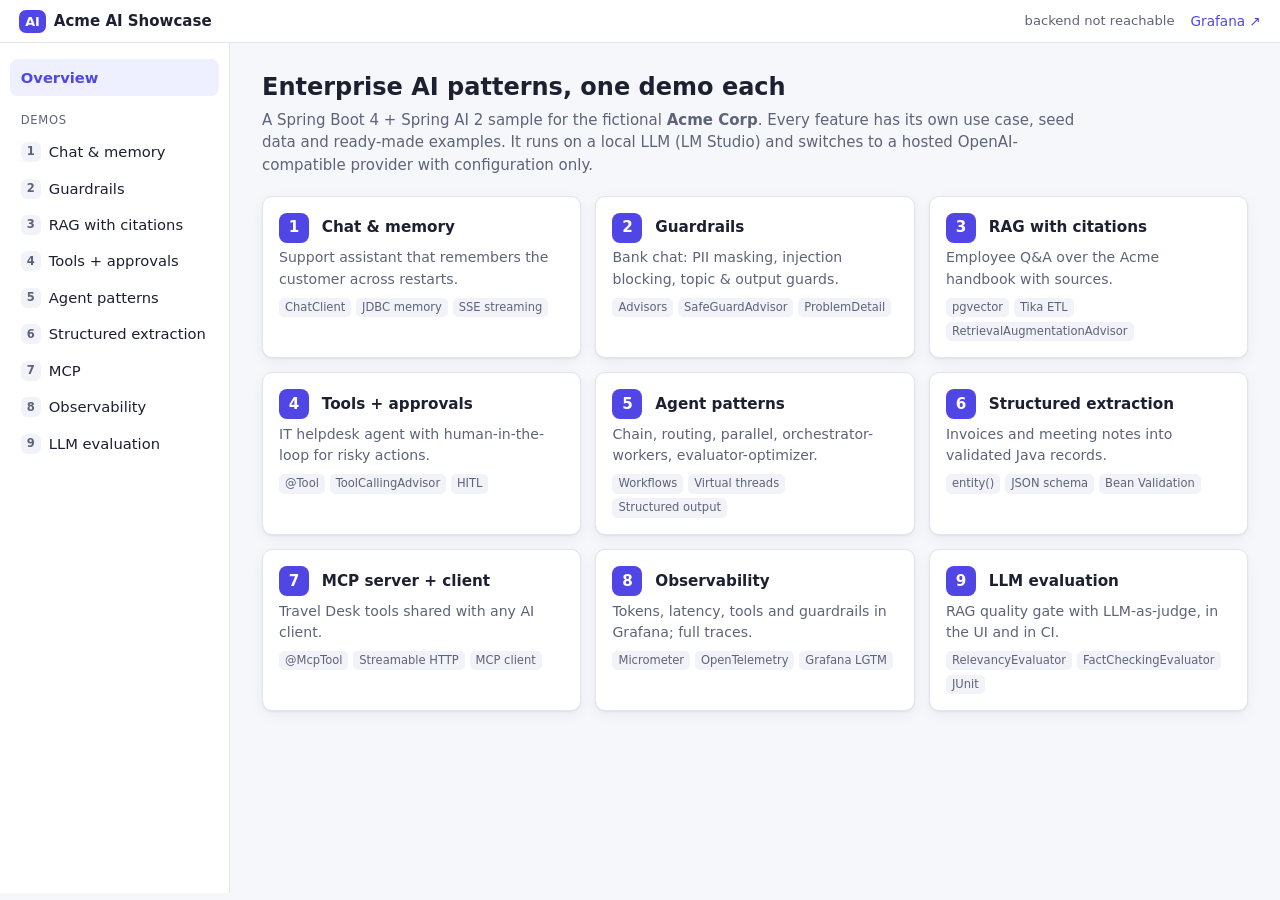
==== ai-app/src/main/resources/static/index.html @ 11f4c506 "Add Acme AI Showcase: enterprise AI demos with Spring Boot 4 + Spring AI 2 Nine independently demoab" ====
<!doctype html>
<html lang="en">
<head>
  <meta charset="utf-8">
  <meta name="viewport" content="width=device-width, initial-scale=1">
  <title>Acme AI Showcase</title>
  <link rel="stylesheet" href="styles.css">
  <link rel="icon" href="data:image/svg+xml,<svg xmlns='http://www.w3.org/2000/svg' viewBox='0 0 32 32'><rect width='32' height='32' rx='8' fill='%234f46e5'/><text x='16' y='22' font-size='16' text-anchor='middle' fill='white' font-family='sans-serif' font-weight='700'>AI</text></svg>">
</head>
<body>
<header class="topbar">
  <a class="brand" href="#home"><span class="logo">AI</span> Acme AI Showcase</a>
  <div class="status" id="status">connecting…</div>
  <a class="toplink" id="grafanaLink" href="http://localhost:3000/d/acme-ai-overview" target="_blank" rel="noopener">Grafana ↗</a>
</header>

<div class="layout">
  <nav class="sidebar" id="nav">
    <a href="#home" data-nav="home">Overview</a>
    <div class="navgroup">Demos</div>
    <a href="#chat" data-nav="chat"><b>1</b> Chat &amp; memory</a>
    <a href="#guardrails" data-nav="guardrails"><b>2</b> Guardrails</a>
    <a href="#rag" data-nav="rag"><b>3</b> RAG with citations</a>
    <a href="#helpdesk" data-nav="helpdesk"><b>4</b> Tools + approvals <span class="badge" id="approvalBadge" hidden>0</span></a>
    <a href="#agents" data-nav="agents"><b>5</b> Agent patterns</a>
    <a href="#extraction" data-nav="extraction"><b>6</b> Structured extraction</a>
    <a href="#mcp" data-nav="mcp"><b>7</b> MCP</a>
    <a href="#observability" data-nav="observability"><b>8</b> Observability</a>
    <a href="#evaluation" data-nav="evaluation"><b>9</b> LLM evaluation</a>
  </nav>

  <main id="main">

    <!-- ================================================================ HOME -->
    <section id="home" class="page">
      <h1>Enterprise AI patterns, one demo each</h1>
      <p class="lead">A Spring Boot 4 + Spring AI 2 sample for the fictional <b>Acme Corp</b>. Every feature has its own
        use case, seed data and ready-made examples. It runs on a local LLM (LM Studio) and switches to a hosted
        OpenAI-compatible provider with configuration only.</p>
      <div class="grid" id="featureGrid"></div>
    </section>

    <!-- ================================================================ 1 CHAT -->
    <section id="chat" class="page" hidden>
      <div class="pagehead">
        <h1><span class="num">1</span> Chat with persistent memory &amp; streaming</h1>
        <p class="usecase">Use case: <b>Acme Connect customer support assistant</b> that remembers the customer — even after the app restarts.</p>
      </div>
      <details class="how"><summary>How it works</summary>
        <ul>
          <li><code>MessageChatMemoryAdvisor</code> loads the last 20 messages of the conversation and stores each new turn.</li>
          <li><code>JdbcChatMemoryRepository</code> persists them in Postgres (<code>spring_ai_chat_memory</code>), keyed by conversation id.</li>
          <li><code>ChatClient.stream()</code> returns a <code>Flux&lt;String&gt;</code>, sent to the browser as Server-Sent Events.</li>
          <li>Demo: send messages 1–2, restart ai-app, then ask message 2 again with the same conversation id.</li>
        </ul>
      </details>
      <div class="row">
        <label>Conversation id <input id="chatConv" value="priya-demo" maxlength="36"></label>
        <button class="ghost" id="chatNew">New conversation</button>
        <button class="ghost" id="chatMemory">View stored memory</button>
        <button class="ghost danger" id="chatForget">Forget</button>
      </div>
      <div class="examples" id="chatExamples"></div>
      <div class="chatlog" id="chatLog"></div>
      <form class="composer" id="chatForm">
        <input id="chatInput" placeholder="Type a message…" autocomplete="off">
        <button type="submit">Send</button>
      </form>
      <div id="chatMemoryOut"></div>
    </section>

    <!-- ================================================================ 2 GUARDRAILS -->
    <section id="guardrails" class="page" hidden>
      <div class="pagehead">
        <h1><span class="num">2</span> Guardrails</h1>
        <p class="usecase">Use case: <b>Acme Bank public chat</b> — protect customers' data and keep the assistant on its job.</p>
      </div>
      <details class="how"><summary>How it works</summary>
        <ul>
          <li>Guardrails are ChatClient <b>advisors</b> that run before the memory advisor, so nothing unsafe is sent to the model or stored.</li>
          <li><code>PiiRedactionAdvisor</code> masks emails, card numbers (Luhn-checked), IBANs, phone and SSN-style numbers.</li>
          <li><code>PromptInjectionAdvisor</code> blocks jailbreak patterns (HTTP 400, RFC 9457 problem detail); optional LLM classifier.</li>
          <li>Spring AI's <code>SafeGuardAdvisor</code> enforces a denylist; <code>TopicGuardAdvisor</code> refuses off-topic requests without calling the model.</li>
          <li><code>OutputGuardAdvisor</code> withholds answers that leak the system prompt and masks PII in the answer.</li>
        </ul>
      </details>
      <div class="examples" id="guardExamples"></div>
      <form class="composer" id="guardForm">
        <input id="guardInput" placeholder="Message to Acme Bank's assistant…" autocomplete="off">
        <button type="submit">Send</button>
      </form>
      <div id="guardOut"></div>
    </section>

    <!-- ================================================================ 3 RAG -->
    <section id="rag" class="page" hidden>
      <div class="pagehead">
        <h1><span class="num">3</span> RAG with citations</h1>
        <p class="usecase">Use case: <b>HR &amp; IT policy Q&amp;A</b> for Acme employees, answered only from the handbook — with sources.</p>
      </div>
      <details class="how"><summary>How it works</summary>
        <ul>
          <li>Ingestion (ETL): <code>TikaDocumentReader</code> (PDF, DOCX, MD…) → <code>TokenTextSplitter</code> → metadata (source, category, sha256) → <code>PgVectorStore</code>.</li>
          <li>Answering: <code>RetrievalAugmentationAdvisor</code> with <code>VectorStoreDocumentRetriever</code> (top-k, similarity threshold, metadata filter).</li>
          <li><code>ContextualQueryAugmenter</code> numbers the sources for citations and answers "not found" when nothing relevant is retrieved.</li>
        </ul>
      </details>
      <div class="examples" id="ragExamples"></div>
      <form class="composer" id="ragForm">
        <input id="ragInput" placeholder="Ask about leave, travel, remote work, IT security, benefits…" autocomplete="off">
        <select id="ragCategory"><option value="">All categories</option><option>HR</option><option>IT</option><option>FINANCE</option></select>
        <button type="submit">Ask</button>
      </form>
      <div id="ragOut"></div>
      <h2>Knowledge base</h2>
      <form class="row" id="uploadForm">
        <input type="file" id="uploadFile" accept=".pdf,.md,.txt,.docx,.html">
        <select id="uploadCategory"><option>HR</option><option>IT</option><option>FINANCE</option></select>
        <button type="submit">Upload &amp; ingest</button>
        <button type="button" class="ghost" id="reloadSamples">Reload sample handbook</button>
      </form>
      <div id="docsOut"></div>
    </section>

    <!-- ================================================================ 4 HELPDESK -->
    <section id="helpdesk" class="page" hidden>
      <div class="pagehead">
        <h1><span class="num">4</span> Tool calling with human-in-the-loop</h1>
        <p class="usecase">Use case: <b>IT helpdesk agent</b> that looks up employees and laptops, opens tickets — and asks a human before risky actions.</p>
      </div>
      <details class="how"><summary>How it works</summary>
        <ul>
          <li>Business methods are exposed with <code>@Tool</code>; the model decides which to call and with which arguments.</li>
          <li>Spring AI 2 runs the tool loop in <code>ToolCallingAdvisor</code>. A custom <code>ToolCallingManager</code> lets safe tools run and pauses on methods marked <code>@RequiresApproval</code>.</li>
          <li>The paused conversation is parked; Approve executes the call and resumes the agent, Reject tells the agent it was not done.</li>
          <li>Seed data (Flyway): 8 employees, 10 assets, 6 tickets. Every action is written to an audit log.</li>
        </ul>
      </details>
      <div class="examples" id="helpExamples"></div>
      <form class="composer" id="helpForm">
        <input id="helpInput" placeholder="Message to the IT helpdesk…" autocomplete="off">
        <button type="submit">Send</button>
      </form>
      <div id="helpOut"></div>
      <div class="cols">
        <div><h2>Pending approvals</h2><div id="approvalsOut"></div></div>
        <div><h2>Audit log</h2><div id="auditOut"></div></div>
      </div>
      <h2>Tickets</h2>
      <div id="ticketsOut"></div>
    </section>

    <!-- ================================================================ 5 AGENTS -->
    <section id="agents" class="page" hidden>
      <div class="pagehead">
        <h1><span class="num">5</span> Agentic workflow patterns</h1>
        <p class="usecase">The five patterns from <i>Building effective agents</i>, each on an Acme use case, built with plain <code>ChatClient</code> calls.</p>
      </div>
      <div class="tabs" id="agentTabs">
        <button data-pattern="chain" class="active">Chain</button>
        <button data-pattern="routing">Routing</button>
        <button data-pattern="parallel">Parallelization</button>
        <button data-pattern="orchestrator">Orchestrator-workers</button>
        <button data-pattern="evaluator">Evaluator-optimizer</button>
      </div>
      <p class="patterndesc" id="agentDesc"></p>
      <div class="examples" id="agentExamples"></div>
      <textarea id="agentInput" rows="5"></textarea>
      <div class="row"><button id="agentRun">Run workflow</button><span class="hint" id="agentHint"></span></div>
      <div id="agentOut"></div>
    </section>

    <!-- ================================================================ 6 EXTRACTION -->
    <section id="extraction" class="page" hidden>
      <div class="pagehead">
        <h1><span class="num">6</span> Structured extraction</h1>
        <p class="usecase">Use cases: <b>accounts-payable invoice processing</b> and <b>meeting notes → action items</b>.</p>
      </div>
      <details class="how"><summary>How it works</summary>
        <ul>
          <li><code>ChatClient…entity(Invoice.class)</code> with <code>useProviderStructuredOutput()</code>: the JSON schema of the Java record is sent as <code>response_format</code> — the model can only produce matching JSON.</li>
          <li>Jakarta Bean Validation enforces business rules the schema can't express (custom <code>@TotalsMatch</code>: line items = subtotal, subtotal + tax = total).</li>
          <li>Violations are fed back for another attempt; if the document itself is wrong, the result is flagged <b>needsReview</b> for a human.</li>
        </ul>
      </details>
      <div class="row">
        <label>Document type <select id="extractType"><option value="invoice">Invoice</option><option value="meeting-notes">Meeting notes</option></select></label>
      </div>
      <div class="examples" id="extractExamples"></div>
      <textarea id="extractInput" rows="12" placeholder="Paste an invoice email or a meeting transcript…"></textarea>
      <div class="row"><button id="extractRun">Extract</button></div>
      <div id="extractOut"></div>
    </section>

    <!-- ================================================================ 7 MCP -->
    <section id="mcp" class="page" hidden>
      <div class="pagehead">
        <h1><span class="num">7</span> Model Context Protocol</h1>
        <p class="usecase">Use case: <b>Acme Travel Desk</b> — an internal MCP server (separate process) whose tools any AI client can use.</p>
      </div>
      <details class="how"><summary>How it works</summary>
        <ul>
          <li><b>Server</b> (<code>mcp-server</code>, port 8081): <code>@McpTool</code>, <code>@McpResource</code>, <code>@McpPrompt</code> beans, Streamable HTTP transport at <code>/mcp</code>.</li>
          <li><b>Client</b> (this app): <code>spring-ai-starter-mcp-client</code> discovers the tools at runtime; <code>SyncMcpToolCallbackProvider</code> hands them to <code>ChatClient</code> like local tools.</li>
          <li>The same server works from Claude Desktop / Claude Code — see the snippet below.</li>
        </ul>
      </details>
      <div class="cols">
        <div>
          <h2>Ask the travel assistant</h2>
          <div class="examples" id="mcpExamples"></div>
          <form class="composer" id="mcpForm">
            <input id="mcpInput" placeholder="Ask about exchange rates, local time, public holidays…" autocomplete="off">
            <button type="submit">Ask</button>
          </form>
          <h2>Use the server's prompt template</h2>
          <form class="row" id="tripForm">
            <input id="tripCity" placeholder="City" size="10">
            <input id="tripDate" placeholder="yyyy-MM-dd" size="10">
            <input id="tripBudget" placeholder="Daily budget" size="10">
            <button type="submit">Trip briefing</button>
          </form>
        </div>
        <div>
          <h2>Discovered from the server</h2>
          <div id="mcpCatalog"><button class="ghost" id="mcpLoadCatalog">Load catalog</button></div>
        </div>
      </div>
      <div id="mcpOut"></div>
      <details class="how"><summary>Connect Claude Desktop / Claude Code to the same server</summary>
        <pre class="code">claude mcp add --transport http acme-travel-desk http://localhost:8081/mcp</pre>
        <pre class="code">// claude_desktop_config.json
{
  "mcpServers": {
    "acme-travel-desk": { "command": "npx", "args": ["mcp-remote", "http://localhost:8081/mcp"] }
  }
}</pre>
      </details>
    </section>

    <!-- ================================================================ 8 OBSERVABILITY -->
    <section id="observability" class="page" hidden>
      <div class="pagehead">
        <h1><span class="num">8</span> Observability</h1>
        <p class="usecase">Use case: <b>AI operations</b> — what does each feature cost in tokens, how slow is it, which tools run, what do guardrails block?</p>
      </div>
      <details class="how" open><summary>How it works</summary>
        <ul>
          <li>Spring AI emits Micrometer observations for every ChatClient call, advisor, model call (<code>gen_ai.*</code>), tool call and vector search.</li>
          <li>Spring Boot 4's OpenTelemetry starter exports traces and metrics via OTLP to the <code>grafana/otel-lgtm</code> container (Tempo + Prometheus + Grafana).</li>
          <li><code>FeatureMetricsAdvisor</code> adds the business dimension: tokens and latency per showcase feature.</li>
          <li>Prompt/completion content is <b>not</b> recorded by default (PII); enable via <code>spring.ai.chat.client.observations.log-prompt</code>.</li>
        </ul>
      </details>
      <div class="row">
        <a class="button" href="http://localhost:3000/d/acme-ai-overview" target="_blank" rel="noopener">Open "Acme AI Overview" dashboard ↗</a>
        <a class="button ghost" href="http://localhost:3000/explore" target="_blank" rel="noopener">Explore traces (Tempo) ↗</a>
        <button class="ghost" id="obsRefresh">Refresh live counters</button>
      </div>
      <div id="obsOut"></div>
    </section>

    <!-- ================================================================ 9 EVALUATION -->
    <section id="evaluation" class="page" hidden>
      <div class="pagehead">
        <h1><span class="num">9</span> LLM evaluation (quality gate)</h1>
        <p class="usecase">Use case: <b>RAG quality gate in CI</b> — catch answer-quality regressions before they ship.</p>
      </div>
      <details class="how"><summary>How it works</summary>
        <ul>
          <li>A golden set of questions with known answers runs through the real RAG pipeline.</li>
          <li>Each answer is graded on expected facts (deterministic), relevancy (<code>RelevancyEvaluator</code>) and groundedness (<code>FactCheckingEvaluator</code>) — LLM-as-judge.</li>
          <li>The same service backs the JUnit suite: <code>./mvnw verify -Pllm-eval</code> fails the build below the pass-rate threshold.</li>
          <li>Regression demo: rerun with <i>top-k 1</i> and <i>threshold 0.95</i> — retrieval starves and the gate fails.</li>
        </ul>
      </details>
      <div class="row">
        <button id="evalRun">Run quality gate (default settings)</button>
        <button class="ghost danger" id="evalRegress">Run with bad retrieval settings</button>
        <span class="hint">Takes 1–2 minutes on a local 4B model.</span>
      </div>
      <div id="evalOut"></div>
    </section>

  </main>
</div>
<script src="app.js"></script>
</body>
</html>
---- ai-app/src/main/resources/static/styles.css ----
:root {
  --bg: #f6f7fb;
  --panel: #ffffff;
  --text: #1c2030;
  --muted: #5d6478;
  --border: #e2e5ee;
  --accent: #4f46e5;
  --accent-soft: #eef0ff;
  --ok: #0f8a5f;
  --ok-soft: #e3f6ee;
  --warn: #b45309;
  --warn-soft: #fff4e0;
  --bad: #c0362c;
  --bad-soft: #fdebea;
  --code-bg: #f1f3f8;
  --shadow: 0 1px 2px rgba(20, 24, 40, .06), 0 4px 14px rgba(20, 24, 40, .05);
  --radius: 10px;
  font-family: system-ui, -apple-system, "Segoe UI", Roboto, sans-serif;
  color-scheme: light;
}

@media (prefers-color-scheme: dark) {
  :root {
    --bg: #11131a;
    --panel: #191c26;
    --text: #e6e8ef;
    --muted: #9aa1b5;
    --border: #2a2e3c;
    --accent: #8b85ff;
    --accent-soft: #24234a;
    --ok: #3ccf91;
    --ok-soft: #12302a;
    --warn: #f0a650;
    --warn-soft: #33270f;
    --bad: #ff7a70;
    --bad-soft: #3a1b1a;
    --code-bg: #10121a;
    --shadow: none;
    color-scheme: dark;
  }
}

* { box-sizing: border-box; }
body { margin: 0; background: var(--bg); color: var(--text); font-size: 15px; line-height: 1.5; }
a { color: var(--accent); }
code { background: var(--code-bg); padding: 1px 5px; border-radius: 4px; font-size: .88em; }
h1 { font-size: 1.5rem; margin: 0 0 .25rem; }
h2 { font-size: 1.05rem; margin: 1.6rem 0 .6rem; }
h3 { font-size: .95rem; margin: .8rem 0 .4rem; }

/* ---------- top bar & layout ---------- */
.topbar {
  position: sticky; top: 0; z-index: 10; display: flex; align-items: center; gap: 1rem;
  padding: .6rem 1.2rem; background: var(--panel); border-bottom: 1px solid var(--border);
}
.brand { font-weight: 700; text-decoration: none; color: var(--text); display: flex; align-items: center; gap: .5rem; }
.logo { background: var(--accent); color: #fff; border-radius: 7px; padding: 2px 6px; font-size: .8rem; }
.status { margin-left: auto; font-size: .82rem; color: var(--muted); }
.status b { color: var(--text); }
.toplink { font-size: .85rem; text-decoration: none; }
.layout { display: flex; min-height: calc(100vh - 50px); }
.sidebar {
  width: 230px; flex-shrink: 0; padding: 1rem .6rem; border-right: 1px solid var(--border);
  background: var(--panel); position: sticky; top: 50px; height: calc(100vh - 50px); overflow-y: auto;
}
.sidebar a {
  display: flex; align-items: center; gap: .5rem; padding: .45rem .7rem; border-radius: 8px;
  color: var(--text); text-decoration: none; font-size: .92rem;
}
.sidebar a b { display: inline-grid; place-items: center; width: 20px; height: 20px; border-radius: 6px; font-size: .72rem; background: var(--code-bg); color: var(--muted); }
.sidebar a:hover { background: var(--bg); }
.sidebar a.active { background: var(--accent-soft); color: var(--accent); font-weight: 600; }
.sidebar a.active b { background: var(--accent); color: #fff; }
.navgroup { font-size: .72rem; text-transform: uppercase; letter-spacing: .06em; color: var(--muted); margin: 1rem .7rem .3rem; }
.badge { margin-left: auto; background: var(--bad); color: #fff; border-radius: 999px; font-size: .72rem; padding: 0 7px; }
main { flex: 1; min-width: 0; padding: 1.6rem 2rem 4rem; max-width: 1150px; }

/* ---------- page parts ---------- */
.pagehead { margin-bottom: .8rem; }
.num { display: inline-grid; place-items: center; width: 30px; height: 30px; border-radius: 8px; background: var(--accent); color: #fff; font-size: .95rem; margin-right: .3rem; vertical-align: 2px; }
.usecase, .lead { color: var(--muted); margin: .2rem 0 0; }
.lead { max-width: 820px; }
.how { background: var(--panel); border: 1px solid var(--border); border-radius: var(--radius); padding: .5rem .9rem; margin: .8rem 0; }
.how summary { cursor: pointer; font-weight: 600; font-size: .9rem; color: var(--accent); }
.how ul { margin: .5rem 0 .2rem; padding-left: 1.2rem; }
.how li { margin: .2rem 0; font-size: .9rem; }
.hint { color: var(--muted); font-size: .85rem; }
.patterndesc { color: var(--muted); margin: .4rem 0 .6rem; font-size: .92rem; }

.grid { display: grid; grid-template-columns: repeat(auto-fill, minmax(250px, 1fr)); gap: .9rem; margin-top: 1.2rem; }
.card {
  background: var(--panel); border: 1px solid var(--border); border-radius: var(--radius); padding: 1rem;
  box-shadow: var(--shadow); text-decoration: none; color: var(--text); display: block; transition: border-color .15s;
}
.card:hover { border-color: var(--accent); }
.card h3 { margin: 0 0 .3rem; display: flex; align-items: center; gap: .5rem; }
.card p { margin: 0 0 .5rem; color: var(--muted); font-size: .88rem; }
.card .tags { display: flex; flex-wrap: wrap; gap: .3rem; }
.tag { font-size: .72rem; background: var(--code-bg); border-radius: 5px; padding: 1px 6px; color: var(--muted); }

/* ---------- controls ---------- */
.row { display: flex; flex-wrap: wrap; align-items: center; gap: .5rem; margin: .6rem 0; }
.row label { display: flex; align-items: center; gap: .4rem; font-size: .9rem; color: var(--muted); }
input, select, textarea {
  font: inherit; color: var(--text); background: var(--panel); border: 1px solid var(--border);
  border-radius: 8px; padding: .5rem .65rem;
}
textarea { width: 100%; font-family: ui-monospace, Consolas, monospace; font-size: .85rem; resize: vertical; }
input:focus, select:focus, textarea:focus { outline: 2px solid var(--accent); outline-offset: -1px; }
button, .button {
  font: inherit; font-weight: 600; border: 1px solid var(--accent); background: var(--accent); color: #fff;
  border-radius: 8px; padding: .5rem .95rem; cursor: pointer; text-decoration: none; display: inline-block; font-size: .9rem;
}
button:disabled { opacity: .55; cursor: progress; }
button.ghost, .button.ghost { background: transparent; color: var(--accent); }
button.danger { border-color: var(--bad); color: var(--bad); }
button.small { padding: .25rem .6rem; font-size: .8rem; }
button.approve { background: var(--ok); border-color: var(--ok); }
button.reject { background: transparent; border-color: var(--bad); color: var(--bad); }
.composer { display: flex; gap: .5rem; margin: .6rem 0; }
.composer input { flex: 1; }
.examples { display: flex; flex-wrap: wrap; gap: .4rem; margin: .5rem 0; }
.examples button { background: var(--panel); color: var(--text); border: 1px dashed var(--border); font-weight: 500; font-size: .82rem; padding: .3rem .65rem; }
.examples button:hover { border-color: var(--accent); color: var(--accent); }
.examples .label { font-size: .78rem; color: var(--muted); align-self: center; margin-right: .2rem; }
.tabs { display: flex; flex-wrap: wrap; gap: .3rem; border-bottom: 1px solid var(--border); margin: .8rem 0 .2rem; }
.tabs button { background: none; border: none; border-bottom: 2px solid transparent; border-radius: 0; color: var(--muted); padding: .5rem .8rem; }
.tabs button.active { color: var(--accent); border-bottom-color: var(--accent); }
.cols { display: grid; grid-template-columns: 1fr 1fr; gap: 1.2rem; }

/* ---------- output ---------- */
.panel { background: var(--panel); border: 1px solid var(--border); border-radius: var(--radius); padding: .9rem 1rem; margin: .7rem 0; box-shadow: var(--shadow); }
.panel h3:first-child { margin-top: 0; }
.panel.ok { border-left: 4px solid var(--ok); }
.panel.warn { border-left: 4px solid var(--warn); }
.panel.bad { border-left: 4px solid var(--bad); }
.pill { display: inline-block; font-size: .75rem; font-weight: 600; border-radius: 999px; padding: 1px 9px; margin-right: .3rem; }
.pill.ok { background: var(--ok-soft); color: var(--ok); }
.pill.warn { background: var(--warn-soft); color: var(--warn); }
.pill.bad { background: var(--bad-soft); color: var(--bad); }
.pill.info { background: var(--accent-soft); color: var(--accent); }
.meta { color: var(--muted); font-size: .8rem; }
.md p { margin: .35rem 0; }
.md h1, .md h2, .md h3 { margin: .5rem 0 .3rem; font-size: 1.05rem; }
.md ul, .md ol { margin: .3rem 0; padding-left: 1.3rem; }
pre.code, .md pre {
  background: var(--code-bg); border: 1px solid var(--border); border-radius: 8px; padding: .7rem .9rem;
  overflow-x: auto; font-size: .82rem; margin: .4rem 0;
}
.seen { background: var(--code-bg); border-radius: 8px; padding: .5rem .7rem; font-family: ui-monospace, Consolas, monospace; font-size: .85rem; white-space: pre-wrap; }
.seen mark { background: var(--warn-soft); color: var(--warn); border-radius: 3px; padding: 0 2px; }
table { width: 100%; border-collapse: collapse; font-size: .85rem; background: var(--panel); border-radius: var(--radius); overflow: hidden; border: 1px solid var(--border); }
th, td { text-align: left; padding: .45rem .6rem; border-bottom: 1px solid var(--border); vertical-align: top; }
th { background: var(--code-bg); font-weight: 600; color: var(--muted); font-size: .78rem; text-transform: uppercase; letter-spacing: .03em; }
td.wrap { max-width: 420px; word-break: break-word; }
td code { white-space: pre-wrap; word-break: break-word; }
.empty { color: var(--muted); font-style: italic; font-size: .88rem; }
.error { background: var(--bad-soft); color: var(--bad); border-radius: 8px; padding: .6rem .8rem; margin: .6rem 0; font-size: .9rem; }
.spinner { display: inline-block; width: 14px; height: 14px; border: 2px solid var(--border); border-top-color: var(--accent); border-radius: 50%; animation: spin .8s linear infinite; vertical-align: -2px; margin-right: .4rem; }
@keyframes spin { to { transform: rotate(360deg); } }

/* chat */
.chatlog { background: var(--panel); border: 1px solid var(--border); border-radius: var(--radius); padding: 1rem; min-height: 220px; max-height: 460px; overflow-y: auto; display: flex; flex-direction: column; gap: .6rem; }
.msg { max-width: 78%; padding: .55rem .8rem; border-radius: 12px; white-space: pre-wrap; }
.msg.user { align-self: flex-end; background: var(--accent); color: #fff; border-bottom-right-radius: 3px; }
.msg.assistant { align-self: flex-start; background: var(--code-bg); border-bottom-left-radius: 3px; }
.msg.system { align-self: center; color: var(--muted); font-size: .8rem; background: none; }

/* citations & steps */
.cite { border: 1px solid var(--border); border-radius: 8px; padding: .5rem .7rem; margin: .4rem 0; font-size: .85rem; }
.cite.cited { border-color: var(--accent); background: var(--accent-soft); }
.cite summary { cursor: pointer; }
.steps { display: grid; gap: .6rem; }
.bar { height: 10px; background: var(--accent); border-radius: 4px; min-width: 2px; }
.bargrid { display: grid; grid-template-columns: 110px 1fr 70px; gap: .3rem .6rem; align-items: center; font-size: .82rem; }

@media (max-width: 820px) {
  .layout { flex-direction: column; }
  .sidebar { width: auto; height: auto; position: static; display: flex; flex-wrap: wrap; gap: .2rem; border-right: none; border-bottom: 1px solid var(--border); }
  .navgroup { display: none; }
  main { padding: 1rem; }
  .cols { grid-template-columns: 1fr; }
  .status { display: none; }
}
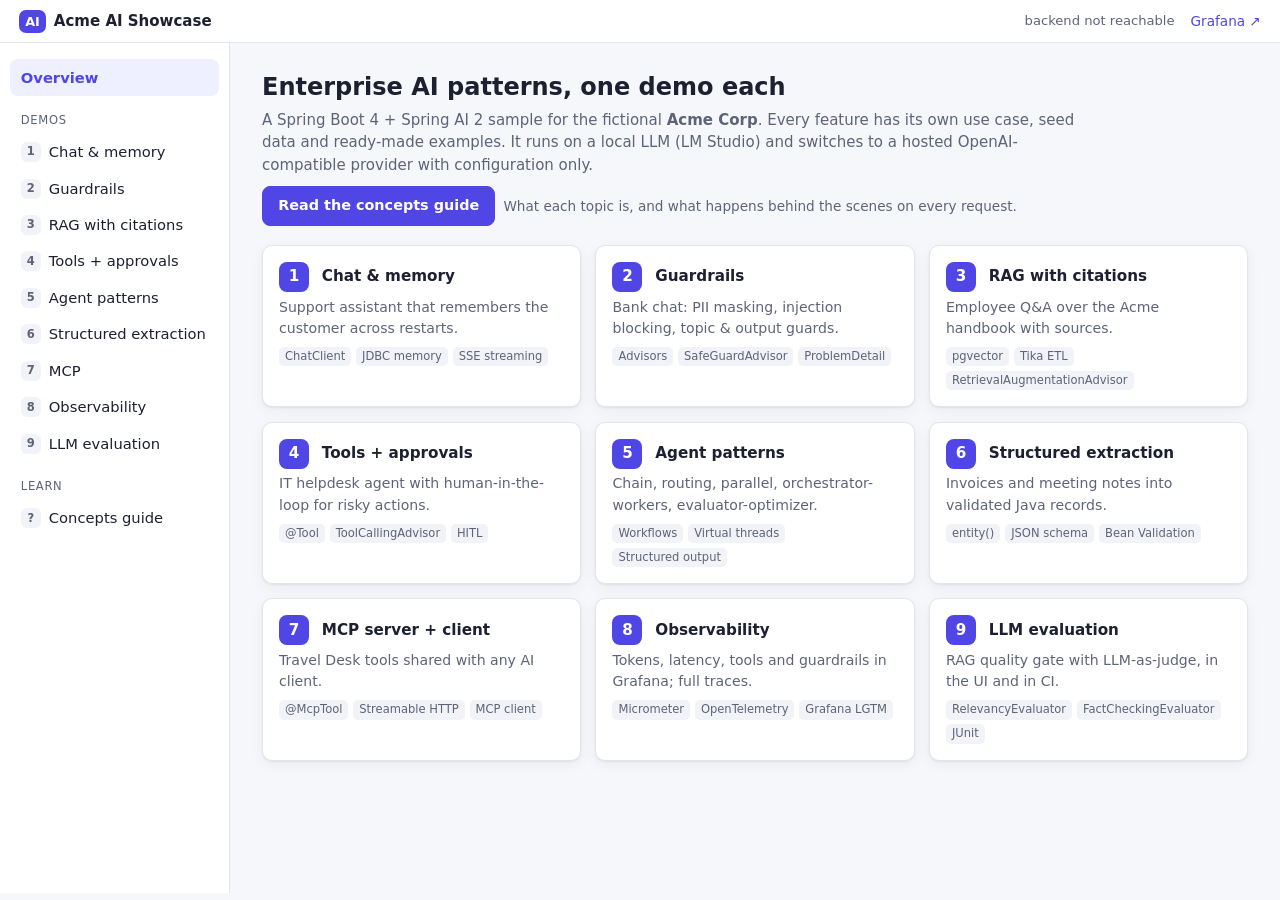
==== commit 802911e6: "Add concepts guide to docs and the demo UI docs/CONCEPTS.md explains every demo topic: the concept, " ====
--- a/ai-app/src/main/resources/static/index.html
+++ b/ai-app/src/main/resources/static/index.html
@@ -27,6 +27,8 @@
     <a href="#mcp" data-nav="mcp"><b>7</b> MCP</a>
     <a href="#observability" data-nav="observability"><b>8</b> Observability</a>
     <a href="#evaluation" data-nav="evaluation"><b>9</b> LLM evaluation</a>
+    <div class="navgroup">Learn</div>
+    <a href="concepts.html"><b>?</b> Concepts guide</a>
   </nav>
 
   <main id="main">
@@ -37,6 +39,10 @@
       <p class="lead">A Spring Boot 4 + Spring AI 2 sample for the fictional <b>Acme Corp</b>. Every feature has its own
         use case, seed data and ready-made examples. It runs on a local LLM (LM Studio) and switches to a hosted
         OpenAI-compatible provider with configuration only.</p>
+      <div class="row">
+        <a class="button" href="concepts.html">Read the concepts guide</a>
+        <span class="hint">What each topic is, and what happens behind the scenes on every request.</span>
+      </div>
       <div class="grid" id="featureGrid"></div>
     </section>
 
@@ -45,6 +51,7 @@
       <div class="pagehead">
         <h1><span class="num">1</span> Chat with persistent memory &amp; streaming</h1>
         <p class="usecase">Use case: <b>Acme Connect customer support assistant</b> that remembers the customer — even after the app restarts.</p>
+        <a class="deeplink" href="concepts.html#s1">How this works behind the scenes →</a>
       </div>
       <details class="how"><summary>How it works</summary>
         <ul>
@@ -74,6 +81,7 @@
       <div class="pagehead">
         <h1><span class="num">2</span> Guardrails</h1>
         <p class="usecase">Use case: <b>Acme Bank public chat</b> — protect customers' data and keep the assistant on its job.</p>
+        <a class="deeplink" href="concepts.html#s2">How this works behind the scenes →</a>
       </div>
       <details class="how"><summary>How it works</summary>
         <ul>
@@ -97,6 +105,7 @@
       <div class="pagehead">
         <h1><span class="num">3</span> RAG with citations</h1>
         <p class="usecase">Use case: <b>HR &amp; IT policy Q&amp;A</b> for Acme employees, answered only from the handbook — with sources.</p>
+        <a class="deeplink" href="concepts.html#s3">How this works behind the scenes →</a>
       </div>
       <details class="how"><summary>How it works</summary>
         <ul>
@@ -127,6 +136,7 @@
       <div class="pagehead">
         <h1><span class="num">4</span> Tool calling with human-in-the-loop</h1>
         <p class="usecase">Use case: <b>IT helpdesk agent</b> that looks up employees and laptops, opens tickets — and asks a human before risky actions.</p>
+        <a class="deeplink" href="concepts.html#s4">How this works behind the scenes →</a>
       </div>
       <details class="how"><summary>How it works</summary>
         <ul>
@@ -155,6 +165,7 @@
       <div class="pagehead">
         <h1><span class="num">5</span> Agentic workflow patterns</h1>
         <p class="usecase">The five patterns from <i>Building effective agents</i>, each on an Acme use case, built with plain <code>ChatClient</code> calls.</p>
+        <a class="deeplink" href="concepts.html#s5">How this works behind the scenes →</a>
       </div>
       <div class="tabs" id="agentTabs">
         <button data-pattern="chain" class="active">Chain</button>
@@ -175,6 +186,7 @@
       <div class="pagehead">
         <h1><span class="num">6</span> Structured extraction</h1>
         <p class="usecase">Use cases: <b>accounts-payable invoice processing</b> and <b>meeting notes → action items</b>.</p>
+        <a class="deeplink" href="concepts.html#s6">How this works behind the scenes →</a>
       </div>
       <details class="how"><summary>How it works</summary>
         <ul>
@@ -197,6 +209,7 @@
       <div class="pagehead">
         <h1><span class="num">7</span> Model Context Protocol</h1>
         <p class="usecase">Use case: <b>Acme Travel Desk</b> — an internal MCP server (separate process) whose tools any AI client can use.</p>
+        <a class="deeplink" href="concepts.html#s7">How this works behind the scenes →</a>
       </div>
       <details class="how"><summary>How it works</summary>
         <ul>
@@ -243,6 +256,7 @@
       <div class="pagehead">
         <h1><span class="num">8</span> Observability</h1>
         <p class="usecase">Use case: <b>AI operations</b> — what does each feature cost in tokens, how slow is it, which tools run, what do guardrails block?</p>
+        <a class="deeplink" href="concepts.html#s8">How this works behind the scenes →</a>
       </div>
       <details class="how" open><summary>How it works</summary>
         <ul>
@@ -265,6 +279,7 @@
       <div class="pagehead">
         <h1><span class="num">9</span> LLM evaluation (quality gate)</h1>
         <p class="usecase">Use case: <b>RAG quality gate in CI</b> — catch answer-quality regressions before they ship.</p>
+        <a class="deeplink" href="concepts.html#s9">How this works behind the scenes →</a>
       </div>
       <details class="how"><summary>How it works</summary>
         <ul>
--- a/ai-app/src/main/resources/static/styles.css
+++ b/ai-app/src/main/resources/static/styles.css
@@ -79,6 +79,8 @@
 .pagehead { margin-bottom: .8rem; }
 .num { display: inline-grid; place-items: center; width: 30px; height: 30px; border-radius: 8px; background: var(--accent); color: #fff; font-size: .95rem; margin-right: .3rem; vertical-align: 2px; }
 .usecase, .lead { color: var(--muted); margin: .2rem 0 0; }
+.deeplink { display: inline-block; margin-top: .35rem; font-size: .88rem; font-weight: 600; text-decoration: none; }
+.deeplink:hover { text-decoration: underline; }
 .lead { max-width: 820px; }
 .how { background: var(--panel); border: 1px solid var(--border); border-radius: var(--radius); padding: .5rem .9rem; margin: .8rem 0; }
 .how summary { cursor: pointer; font-weight: 600; font-size: .9rem; color: var(--accent); }
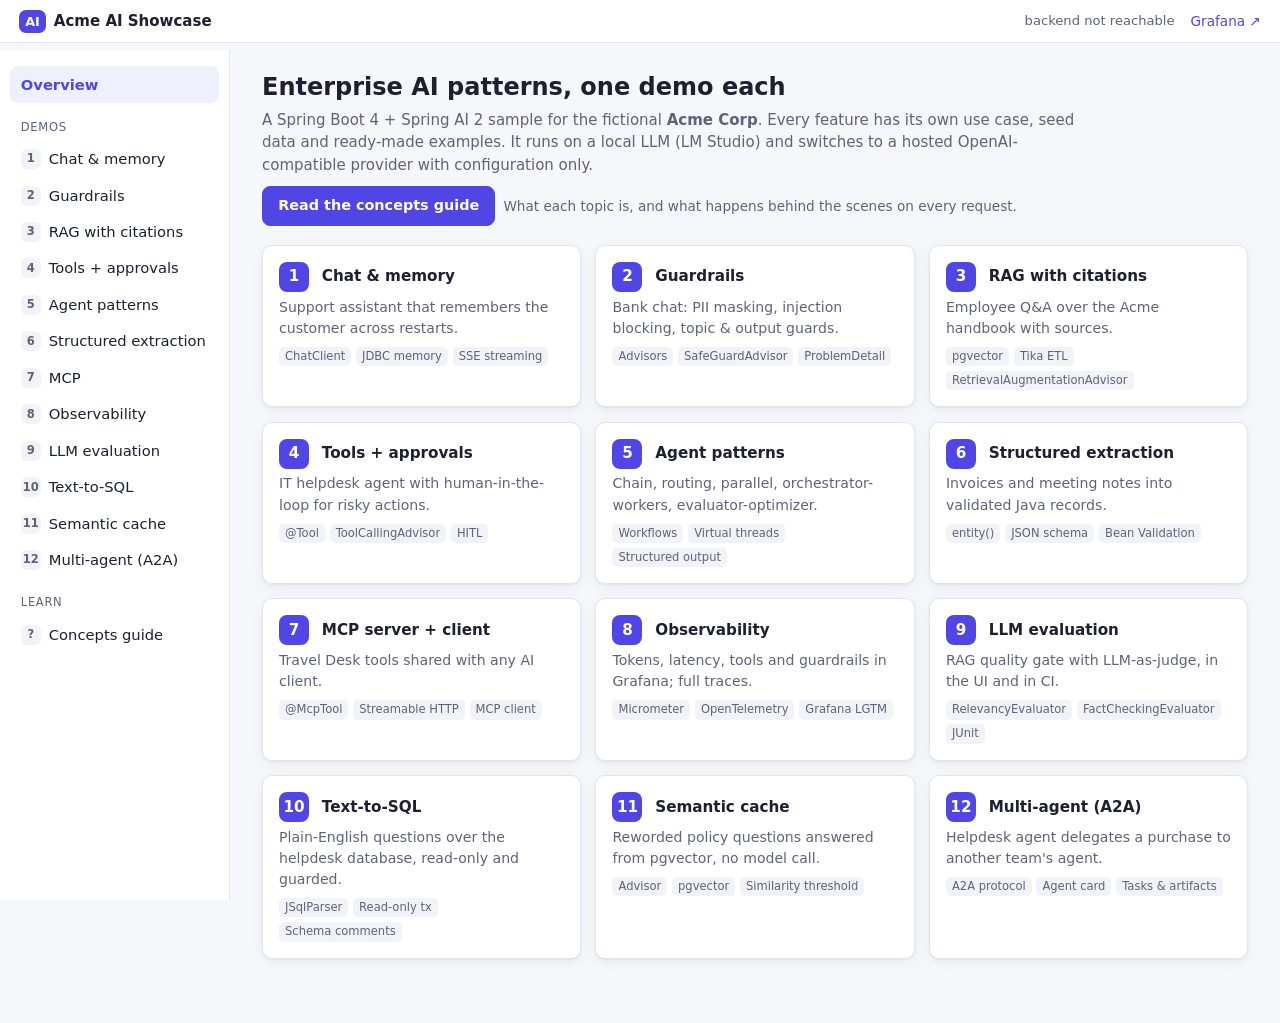
==== commit d8b8f42c: "Add demos 10-12: text-to-SQL, semantic caching, multi-agent with A2A Demo 10 - Text-to-SQL ("ask the" ====
--- a/ai-app/src/main/resources/static/index.html
+++ b/ai-app/src/main/resources/static/index.html
@@ -27,6 +27,9 @@
     <a href="#mcp" data-nav="mcp"><b>7</b> MCP</a>
     <a href="#observability" data-nav="observability"><b>8</b> Observability</a>
     <a href="#evaluation" data-nav="evaluation"><b>9</b> LLM evaluation</a>
+    <a href="#sql" data-nav="sql"><b>10</b> Text-to-SQL</a>
+    <a href="#cache" data-nav="cache"><b>11</b> Semantic cache</a>
+    <a href="#a2a" data-nav="a2a"><b>12</b> Multi-agent (A2A)</a>
     <div class="navgroup">Learn</div>
     <a href="concepts.html"><b>?</b> Concepts guide</a>
   </nav>
@@ -297,6 +300,107 @@
       <div id="evalOut"></div>
     </section>
 
+    <!-- ================================================================ 10 TEXT-TO-SQL -->
+    <section id="sql" class="page" hidden>
+      <div class="pagehead">
+        <h1><span class="num">10</span> Text-to-SQL</h1>
+        <p class="usecase">Use case: <b>Ask the helpdesk data</b> — IT managers ask about tickets, laptops and employees in plain English.</p>
+        <a class="deeplink" href="concepts.html#s10">How this works behind the scenes →</a>
+      </div>
+      <details class="how"><summary>How it works</summary>
+        <ul>
+          <li>The model sees the schema of three allow-listed tables, built from Postgres <code>COMMENT</code>s that carry the business meaning ("out of warranty means warranty_until &lt; today").</li>
+          <li>It returns <code>{reasoning, sql}</code> as structured output. <code>SqlGuard</code> parses the SQL with JSqlParser: one <code>SELECT</code>, allow-listed tables only, no dangerous functions, <code>LIMIT</code> clamped to 200.</li>
+          <li>The query runs in a <b>read-only transaction</b> with a 3 s statement timeout, so the database refuses writes even if the guard were bypassed.</li>
+          <li>A database error goes back to the model for one repair attempt. A second, short LLM call explains the returned rows.</li>
+        </ul>
+      </details>
+      <div class="examples" id="sqlExamples"></div>
+      <form class="composer" id="sqlForm">
+        <input id="sqlInput" placeholder="Ask about tickets, laptops or employees…" autocomplete="off">
+        <button type="submit">Ask</button>
+      </form>
+      <div id="sqlOut"></div>
+      <details class="how" id="sqlSchemaBox"><summary>The schema description the model receives</summary>
+        <pre class="code" id="sqlSchema">Loading…</pre>
+      </details>
+    </section>
+
+    <!-- ================================================================ 11 SEMANTIC CACHE -->
+    <section id="cache" class="page" hidden>
+      <div class="pagehead">
+        <h1><span class="num">11</span> Semantic caching</h1>
+        <p class="usecase">Use case: <b>don't pay twice for the same question</b> — employees ask the same policy questions in different words; repeats are answered from pgvector.</p>
+        <a class="deeplink" href="concepts.html#s11">How this works behind the scenes →</a>
+      </div>
+      <details class="how"><summary>How it works</summary>
+        <ul>
+          <li><code>SemanticCacheAdvisor</code> runs first in the RAG demo's <code>ChatClient</code>. It embeds the question and finds the closest cached question in a second pgvector table, <code>semantic_cache</code>.</li>
+          <li>Similarity at or above the threshold (0.95) returns the cached answer and citations without retrieval or a model call. Below it, the normal RAG pipeline runs and its answer is stored.</li>
+          <li>Entries are kept apart by feature, retrieval settings and model, expire after 24 h, and are dropped whenever a document is ingested or deleted.</li>
+          <li>Only stateless answers are cached: never chat with memory, helpdesk actions or anything personal.</li>
+        </ul>
+      </details>
+      <div id="cacheStats"></div>
+      <div class="row">
+        <button id="cacheTest">Run the paraphrase test</button>
+        <button class="ghost" id="cacheRefresh">Refresh</button>
+        <button class="ghost danger" id="cacheClear">Clear cache</button>
+      </div>
+      <p class="hint">The test clears the cache, asks one policy question for real (a miss), asks it again (a hit), then
+        probes five rewordings against it without calling the model.</p>
+      <div id="cacheOut"></div>
+      <h2>Probe any question</h2>
+      <form class="composer" id="cacheProbeForm">
+        <input id="cacheProbeInput" placeholder="How close is this question to something already cached?" autocomplete="off">
+        <button type="submit">Probe</button>
+      </form>
+      <div id="cacheProbeOut"></div>
+      <h2>Cached entries</h2>
+      <div id="cacheEntries"></div>
+    </section>
+
+    <!-- ================================================================ 12 MULTI-AGENT A2A -->
+    <section id="a2a" class="page" hidden>
+      <div class="pagehead">
+        <h1><span class="num">12</span> Multi-agent with A2A</h1>
+        <p class="usecase">Use case: <b>the helpdesk agent asks the procurement agent</b> — another team's AI agent, in its own service, reached over the Agent2Agent protocol.</p>
+        <a class="deeplink" href="concepts.html#s12">How this works behind the scenes →</a>
+      </div>
+      <details class="how"><summary>How it works</summary>
+        <ul>
+          <li><b>Discovery:</b> the procurement agent (<code>procurement-agent</code>, port 8082) publishes an <b>agent card</b> at <code>/.well-known/agent-card.json</code>: name, endpoint, transport and skills with examples.</li>
+          <li><b>Messaging:</b> callers send a JSON-RPC <code>message/send</code>. The agent answers with a <b>task</b>: a state (submitted → working → completed, or input-required / failed), a history of status messages, and <b>artifacts</b> (a text summary and the purchase request as data).</li>
+          <li><b>Opaque by design:</b> callers never see the other agent's prompt, tools or model. That is the difference from MCP, where the caller's own model drives the remote tools.</li>
+          <li>The helpdesk tool <code>requestHardwarePurchase</code> uses the A2A Java SDK client and waits for human approval, because it spends budget.</li>
+        </ul>
+      </details>
+      <div class="cols">
+        <div>
+          <h2>Agent card (discovered)</h2>
+          <div id="a2aCard"></div>
+        </div>
+        <div>
+          <h2>Send the agent a message</h2>
+          <div class="examples" id="a2aExamples"></div>
+          <form class="composer" id="a2aForm">
+            <input id="a2aInput" placeholder="A hardware request for the procurement agent…" autocomplete="off">
+            <button type="submit">Send</button>
+          </form>
+          <p class="hint">Direct A2A call from this page, as another agent would make it.</p>
+        </div>
+      </div>
+      <div id="a2aOut"></div>
+      <h2>Full flow: helpdesk agent → human approval → procurement agent</h2>
+      <div class="row">
+        <button id="a2aFlow">Report LAP-1502 broken and ask for a replacement</button>
+        <span class="hint">Uses the demo 4 helpdesk agent; Approve triggers the A2A call.</span>
+      </div>
+      <div id="a2aFlowOut"></div>
+      <h2>Recent A2A calls from this app</h2>
+      <div id="a2aExchanges"></div>
+    </section>
+
   </main>
 </div>
 <script src="app.js"></script>
--- a/ai-app/src/main/resources/static/styles.css
+++ b/ai-app/src/main/resources/static/styles.css
@@ -176,6 +176,20 @@
 .bar { height: 10px; background: var(--accent); border-radius: 4px; min-width: 2px; }
 .bargrid { display: grid; grid-template-columns: 110px 1fr 70px; gap: .3rem .6rem; align-items: center; font-size: .82rem; }
 
+/* stat tiles (cache) */
+.statgrid { display: grid; grid-template-columns: repeat(auto-fill, minmax(140px, 1fr)); gap: .6rem; margin: .6rem 0; }
+.stat { background: var(--panel); border: 1px solid var(--border); border-radius: var(--radius); padding: .6rem .8rem; box-shadow: var(--shadow); }
+.stat b { display: block; font-size: 1.3rem; }
+.stat span { color: var(--muted); font-size: .78rem; }
+input[type=range] { padding: 0; accent-color: var(--accent); vertical-align: middle; }
+
+/* A2A task history */
+.timeline { list-style: none; margin: .4rem 0 .4rem .4rem; padding: 0; border-left: 2px solid var(--border); }
+.timeline li { position: relative; padding: .3rem 0 .3rem 1rem; font-size: .88rem; }
+.timeline li::before { content: ""; position: absolute; left: -6px; top: .75rem; width: 10px; height: 10px; border-radius: 50%; background: var(--accent); }
+.timeline li.user::before { background: var(--muted); }
+.timeline .meta { margin-right: .4rem; }
+
 @media (max-width: 820px) {
   .layout { flex-direction: column; }
   .sidebar { width: auto; height: auto; position: static; display: flex; flex-wrap: wrap; gap: .2rem; border-right: none; border-bottom: 1px solid var(--border); }
